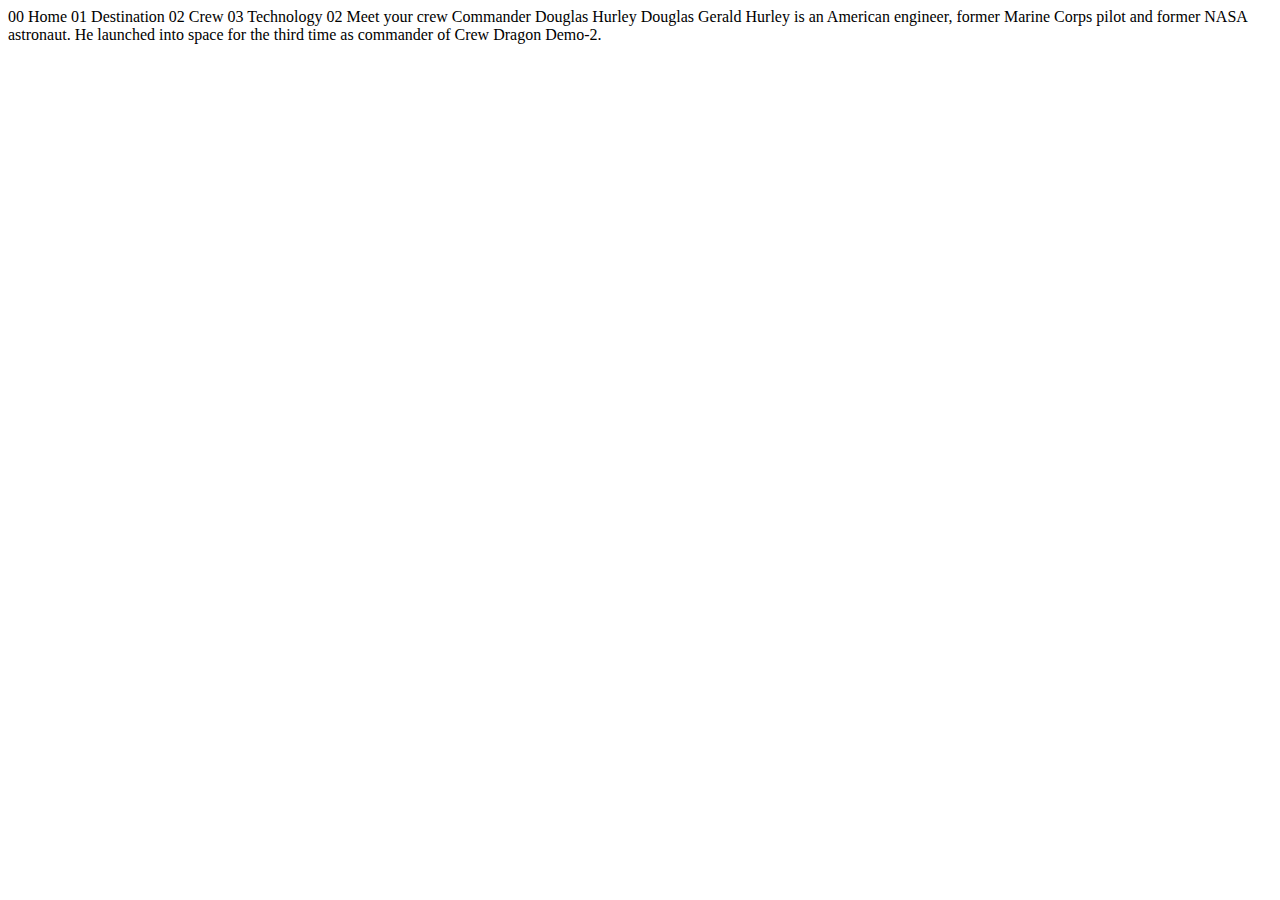
==== crew-commander.html @ f8207e76 "starter file" ====
<!DOCTYPE html>
<html lang="en">
<head>
  <meta charset="UTF-8">
  <meta name="viewport" content="width=device-width, initial-scale=1.0">

  <link rel="icon" type="image/png" sizes="32x32" href="./assets/favicon-32x32.png">
  
  <title>Frontend Mentor | Space tourism website</title>
</head>
<body>

  00 Home
  01 Destination
  02 Crew
  03 Technology

  02 Meet your crew

  Commander
  Douglas Hurley

  Douglas Gerald Hurley is an American engineer, former Marine Corps pilot 
  and former NASA astronaut. He launched into space for the third time as 
  commander of Crew Dragon Demo-2.
</body>
</html>
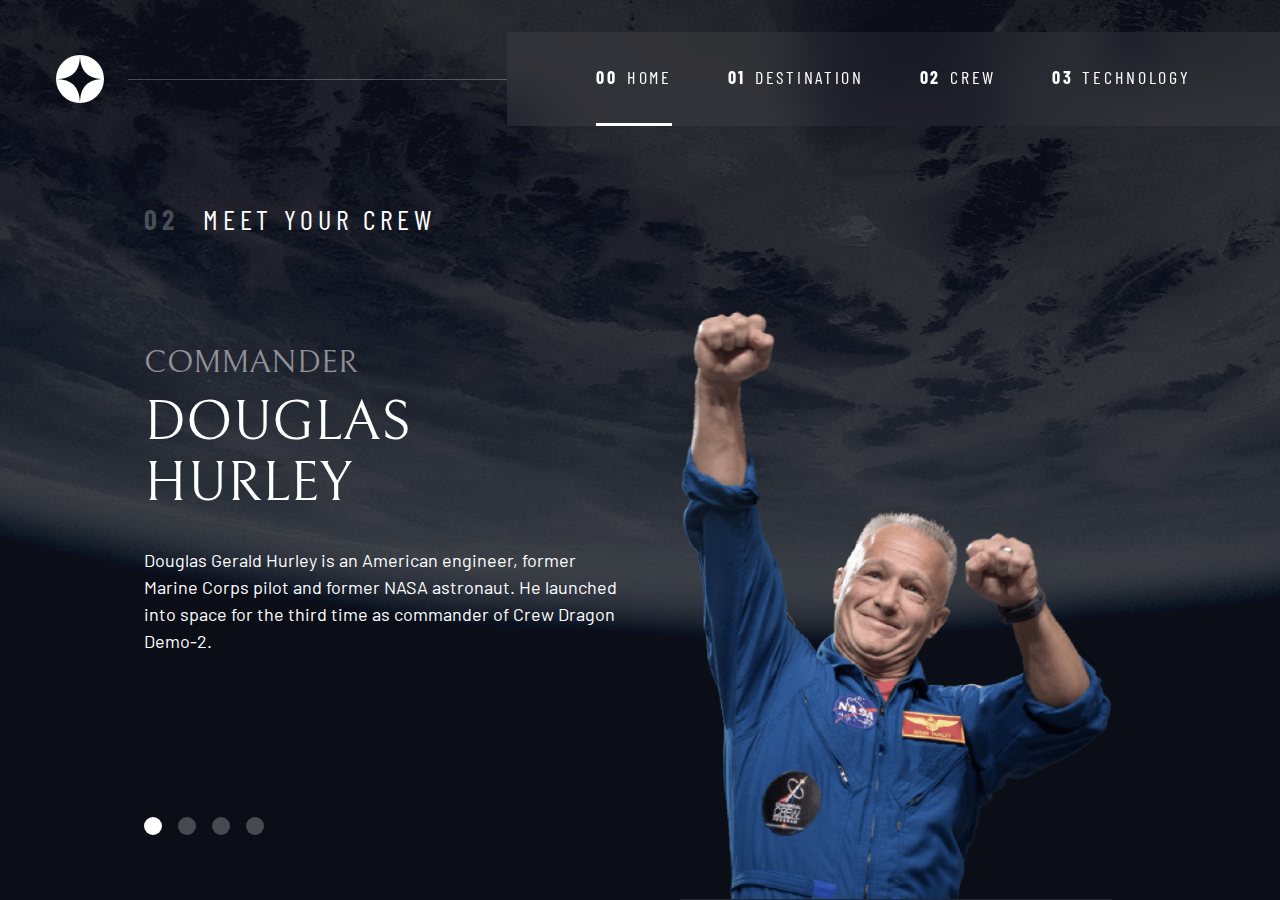
==== commit 30f00bdb: "1. Getting the destination page started 2. The mobile layout 3. Medium screen layout 4. Large screen" ====
--- a/crew-commander.html
+++ b/crew-commander.html
@@ -1,27 +1,70 @@
 <!DOCTYPE html>
 <html lang="en">
+
 <head>
   <meta charset="UTF-8">
   <meta name="viewport" content="width=device-width, initial-scale=1.0">
 
   <link rel="icon" type="image/png" sizes="32x32" href="./assets/favicon-32x32.png">
-  
+  <!-- Google fonts -->
+  <link rel="preconnect" href="https://fonts.googleapis.com">
+  <link rel="preconnect" href="https://fonts.gstatic.com" crossorigin>
+  <link
+    href="https://fonts.googleapis.com/css2?family=Barlow+Condensed:wght@400;700&family=Bellefair&family=Barlow:wght@400;700&display=swap"
+    rel="stylesheet">
+
+  <!-- Our custom CSS -->
+  <link rel="stylesheet" href="index.css">
   <title>Frontend Mentor | Space tourism website</title>
+  <script src="index.js" defer></script>
 </head>
-<body>
 
-  00 Home
-  01 Destination
-  02 Crew
-  03 Technology
+<body class="crew">
+  <a class="skip-to-content" href="#main">Skip to content</a>
+  <header class="primary-header flex">
+    <div>
+      <img src="./assets/shared/logo.svg" alt="space tourism logo" class="logo">
+    </div>
+    <button class="mobile-nav-toggle" aria-controls="primary-navigation"><span class="sr-only"
+        aria-expanded="false">Menu</span></button>
+    <nav>
+      <ul id="primary-navigation" data-visible="false" class="primary-navigation underline-indicators flex">
+        <li class="active"><a class="ff-sans-cond uppercase text-white letter-spacing-2" href="index.html"><span
+              aria-hidden="true">00</span>Home</a>
+        <li><a class="ff-sans-cond uppercase text-white letter-spacing-2" href="destination.html"><span
+              aria-hidden="true">01</span>Destination</a>
+        <li><a class="ff-sans-cond uppercase text-white letter-spacing-2" href="crew.html"><span
+              aria-hidden="true">02</span>Crew</a>
+        <li><a class="ff-sans-cond uppercase text-white letter-spacing-2" href="technology.html"><span
+              aria-hidden="true">03</span>Technology</a>
+      </ul>
+    </nav>
+  </header>
 
-  02 Meet your crew
+  <main id="main" class="grid-container grid-container--crew flow">
+    <h1 class="numbered-title"><span aria-hidden="true">02</span> Meet your crew</h1>
 
-  Commander
-  Douglas Hurley
+    <div class="dot-indicators flex">
+      <button aria-selected="true"><span class="sr-only">The commander</span></button>
+      <button aria-selected="false"><span class="sr-only">The mission specialist</span></button>
+      <button aria-selected="false"><span class="sr-only">The pilot</span></button>
+      <button aria-selected="false"><span class="sr-only">The crew engineer</span></button>
+    </div>
 
-  Douglas Gerald Hurley is an American engineer, former Marine Corps pilot 
-  and former NASA astronaut. He launched into space for the third time as 
-  commander of Crew Dragon Demo-2.
+    <article class="crew-details flow">
+      <header class="flow flow--space-small">
+        <h2 class="fs-600 ff-serif uppercase">Commander</h2>
+        <p class="fs-700 uppercase ff-serif">Douglas Hurley</p>
+      </header>
+      <p>Douglas Gerald Hurley is an American engineer, former Marine Corps pilot
+        and former NASA astronaut. He launched into space for the third time as
+        commander of Crew Dragon Demo-2.</p>
+    </article>
+    <picture>
+      <source srcset="assets/crew/image-douglas-hurley.png" type="image/webp">
+      <img src="assets/crew/image-douglas-hurley.png" alt="Douglas Hurley">
+    </picture>
+  </main>
 </body>
+
 </html>--- a/index.css
+++ b/index.css
@@ -0,0 +1,718 @@
+/* ------------------- */
+/* Custom properties   */
+/* ------------------- */
+
+:root {
+    /* colors */
+    --clr-dark: 230 35% 7%;
+    --clr-light: 231 77% 90%;
+    --clr-white: 0 0% 100%;
+
+    /* font-sizes */
+    --fs-900: clamp(5rem, 8vw + 1rem, 9.375rem);
+    --fs-800: 3.5rem;
+    --fs-700: 1.5rem;
+    --fs-600: 1rem;
+    --fs-500: 1rem;
+    --fs-400: 0.9375rem;
+    --fs-300: 1rem;
+    --fs-200: 0.875rem;
+
+    /* font-families */
+    --ff-serif: "Bellefair", serif;
+    --ff-sans-cond: "Barlow Condensed", sans-serif;
+    --ff-sans-normal: "Barlow", sans-serif;
+}
+
+@media (min-width: 35em) {
+    :root {
+        --fs-800: 5rem;
+        --fs-700: 2.5rem;
+        --fs-600: 1.5rem;
+        --fs-500: 1.25rem;
+        --fs-400: 1rem;
+    }
+}
+
+@media (min-width: 45em) {
+    :root {
+        /* font-sizes */
+        --fs-800: 6.25rem;
+        --fs-700: 3.5rem;
+        --fs-600: 2rem;
+        --fs-500: 1.75rem;
+        --fs-400: 1.125rem;
+    }
+}
+
+
+/* ------------------- */
+/* Reset               */
+/* ------------------- */
+
+/* https://piccalil.li/blog/a-modern-css-reset/ */
+
+/* Box sizing */
+*,
+*::before,
+*::after {
+    box-sizing: border-box;
+}
+
+/* Reset margins */
+body,
+h1,
+h2,
+h3,
+h4,
+h5,
+p,
+figure,
+picture {
+    margin: 0;
+}
+
+h1,
+h2,
+h3,
+h4,
+h5,
+h6,
+p {
+    font-weight: 400;
+}
+
+/* set up the body */
+body {
+    font-family: var(--ff-sans-normal);
+    font-size: var(--fs-400);
+    color: hsl(var(--clr-white));
+    background-color: hsl(var(--clr-dark));
+    line-height: 1.5;
+    min-height: 100vh;
+
+    display: grid;
+    grid-template-rows: min-content 1fr;
+
+    overflow-x: hidden;
+}
+
+/* make images easier to work with */
+img,
+picutre {
+    max-width: 100%;
+    display: block;
+}
+
+/* make form elements easier to work with */
+input,
+button,
+textarea,
+select {
+    font: inherit;
+}
+
+/* remove animations for people who've turned them off */
+@media (prefers-reduced-motion: reduce) {
+
+    *,
+    *::before,
+    *::after {
+        animation-duration: 0.01ms !important;
+        animation-iteration-count: 1 !important;
+        transition-duration: 0.01ms !important;
+        scroll-behavior: auto !important;
+    }
+}
+
+
+/* ------------------- */
+/* Utility classes     */
+/* ------------------- */
+
+/* general */
+
+.flex {
+    display: flex;
+    gap: var(--gap, 1rem);
+}
+
+.grid {
+    display: grid;
+    gap: var(--gap, 1rem);
+}
+
+.d-block {
+    display: block;
+}
+
+.flow>*:where(:not(:first-child)) {
+    margin-top: var(--flow-space, 1rem);
+}
+
+.flow--space-small {
+    --flow-space: .75rem;
+}
+
+.container {
+    padding-inline: 2em;
+    margin-inline: auto;
+    max-width: 80rem;
+}
+
+.sr-only {
+    position: absolute;
+    width: 1px;
+    height: 1px;
+    padding: 0;
+    margin: -1px;
+    overflow: hidden;
+    clip: rect(0, 0, 0, 0);
+    white-space: nowrap;
+    /* added line */
+    border: 0;
+}
+
+.skip-to-content {
+    position: absolute;
+    z-index: 9999;
+    background: hsl(var(--clr-white));
+    color: hsl(var(--clr-dark));
+    padding: .5em 1em;
+    margin-inline: auto;
+    transform: translateY(-100%);
+    transition: transform 250ms ease-in;
+}
+
+.skip-to-content:focus {
+    transform: translateY(0);
+}
+
+/* colors */
+
+.bg-dark {
+    background-color: hsl(var(--clr-dark));
+}
+
+.bg-accent {
+    background-color: hsl(var(--clr-light));
+}
+
+.bg-white {
+    background-color: hsl(var(--clr-white));
+}
+
+.text-dark {
+    color: hsl(var(--clr-dark));
+}
+
+.text-accent {
+    color: hsl(var(--clr-light));
+}
+
+.text-white {
+    color: hsl(var(--clr-white));
+}
+
+/* typography */
+
+.ff-serif {
+    font-family: var(--ff-serif);
+}
+
+.ff-sans-cond {
+    font-family: var(--ff-sans-cond);
+}
+
+.ff-sans-normal {
+    font-family: var(--ff-sans-normal);
+}
+
+.letter-spacing-1 {
+    letter-spacing: 4.75px;
+}
+
+.letter-spacing-2 {
+    letter-spacing: 2.7px;
+}
+
+.letter-spacing-3 {
+    letter-spacing: 2.35px;
+}
+
+.uppercase {
+    text-transform: uppercase;
+}
+
+.fs-900 {
+    font-size: var(--fs-900);
+}
+
+.fs-800 {
+    font-size: var(--fs-800);
+}
+
+.fs-700 {
+    font-size: var(--fs-700);
+}
+
+.fs-600 {
+    font-size: var(--fs-600);
+}
+
+.fs-500 {
+    font-size: var(--fs-500);
+}
+
+.fs-400 {
+    font-size: var(--fs-400);
+}
+
+.fs-300 {
+    font-size: var(--fs-300);
+}
+
+.fs-200 {
+    font-size: var(--fs-200);
+}
+
+.fs-900,
+.fs-800,
+.fs-700,
+.fs-600 {
+    line-height: 1.1;
+}
+
+.numbered-title {
+    font-family: var(--ff-sans-cond);
+    font-size: var(--fs-500);
+    text-transform: uppercase;
+    letter-spacing: 4.72px;
+}
+
+.numbered-title span {
+    margin-right: .5em;
+    font-weight: 700;
+    color: hsl(var(--clr-white) / .25);
+}
+
+
+/* ------------------- */
+/* Compontents         */
+/* ------------------- */
+
+.large-button {
+    font-size: 2rem;
+    position: relative;
+    z-index: 1;
+    display: inline-grid;
+    place-items: center;
+    padding: 0 2em;
+    border-radius: 50%;
+    aspect-ratio: 1;
+    text-decoration: none;
+}
+
+.large-button::after {
+    content: '';
+    position: absolute;
+    z-index: -1;
+    width: 100%;
+    height: 100%;
+    background: hsl(var(--clr-white) / .1);
+    border-radius: 50%;
+    opacity: 0;
+    transition: opacity 500ms linear, transform 750ms ease-in-out;
+}
+
+.large-button:hover::after,
+.large-button:focus::after {
+    opacity: 1;
+    transform: scale(1.5);
+}
+
+/* primary-header */
+
+.logo {
+    margin: 1.5rem clamp(1.5rem, 5vw, 3.5rem);
+}
+
+.primary-header {
+    justify-content: space-between;
+    align-items: center;
+}
+
+.primary-navigation {
+    --gap: clamp(1.5rem, 5vw, 3.5rem);
+    --underline-gap: 2rem;
+    list-style: none;
+    padding: 0;
+    margin: 0;
+    background: hsl(var(--clr-white) / 0.05);
+    backdrop-filter: blur(1.5rem);
+}
+
+.primary-navigation a {
+    text-decoration: none;
+}
+
+.primary-navigation a>span {
+    font-weight: 700;
+    margin-right: .5em;
+}
+
+.mobile-nav-toggle {
+    display: none;
+}
+
+@media (max-width: 35rem) {
+    .primary-navigation {
+        --underline-gap: .5rem;
+        position: fixed;
+        z-index: 1000;
+        inset: 0 0 0 30%;
+        list-style: none;
+        padding: min(20rem, 15vh) 2rem;
+        margin: 0;
+        flex-direction: column;
+        transform: translateX(100%);
+        transition: transform 500ms ease-in-out;
+    }
+
+    .primary-navigation[data-visible="true"] {
+        transform: translateX(0);
+    }
+
+    .primary-navigation.underline-indicators>.active {
+        border: 0;
+    }
+
+    .mobile-nav-toggle {
+        display: block;
+        position: absolute;
+        z-index: 2000;
+        right: 1rem;
+        top: 2rem;
+        background: transparent;
+        background-image: url(./assets/shared/icon-hamburger.svg);
+        background-repeat: no-repeat;
+        background-position: center;
+        width: 1.5rem;
+        aspect-ratio: 1;
+        border: 0;
+    }
+
+    .mobile-nav-toggle[aria-expanded="true"] {
+        background-image: url(./assets/shared/icon-close.svg);
+    }
+
+    .mobile-nav-toggle:focus-visible {
+        outline: 5px solid white;
+        outline-offset: 5px;
+    }
+
+}
+
+@media (min-width: 35em) {
+    .primary-navigation {
+        padding-inline: clamp(3rem, 7vw, 7rem);
+    }
+}
+
+@media (min-width: 35em) and (max-width: 44.999em) {
+    .primary-navigation a>span {
+        display: none;
+    }
+}
+
+@media (min-width: 45em) {
+
+    .primary-header::after {
+        content: '';
+        display: block;
+        position: relative;
+        height: 1px;
+        width: 100%;
+        margin-right: -2.5rem;
+        background: hsl(var(--clr-white) / .25);
+        order: 1;
+    }
+
+    nav {
+        order: 2;
+    }
+
+    .primary-navigation {
+        margin-block: 2rem;
+    }
+
+
+}
+
+
+.underline-indicators>* {
+    cursor: pointer;
+    padding: var(--underline-gap, .5rem) 0;
+    border: 0;
+    border-bottom: .2rem solid hsl(var(--clr-white) / 0);
+    background-color: transparent;
+}
+
+.underline-indicators>*:hover,
+.underline-indicators>*:focus {
+    border-color: hsl(var(--clr-white) / .5);
+}
+
+.underline-indicators>.active,
+.underline-indicators>[aria-selected="true"] {
+    color: hsl(var(--clr-white) / 1);
+    border-color: hsl(var(--clr-white) / 1);
+}
+
+.tab-list {
+    --gap: 2rem;
+}
+
+.dot-indicators>* {
+    cursor: pointer;
+    border: 0;
+    border-radius: 50%;
+    padding: .5em;
+    background-color: hsl(var(--clr-white) / .25);
+}
+
+.dot-indicators>*:hover,
+.dot-indicators>*:focus {
+    background-color: hsl(var(--clr-white) / .5);
+}
+
+.dot-indicators>[aria-selected="true"] {
+    background-color: hsl(var(--clr-white) / 1);
+}
+
+
+/* ----------------------------- */
+/* Page specific background      */
+/* ----------------------------- */
+body {
+    background-size: cover;
+    background-position: bottom center;
+}
+
+/* home */
+.home {
+    background-image: url(./assets/home/background-home-mobile.jpg);
+}
+
+@media (min-width: 35rem) {
+    .home {
+        background-position: center center;
+        background-image: url(./assets/home/background-home-tablet.jpg);
+    }
+}
+
+@media (min-width: 45rem) {
+    .home {
+        background-image: url(./assets/home/background-home-desktop.jpg);
+    }
+}
+
+/* destination */
+.destination {
+    background-image: url(./assets/destination/background-destination-mobile.jpg);
+}
+
+@media (min-width: 35rem) {
+    .destination {
+        background-position: center center;
+        background-image: url(./assets/destination/background-destination-tablet.jpg);
+    }
+}
+
+@media (min-width: 45rem) {
+    .destination {
+        background-image: url(./assets/destination/background-destination-desktop.jpg);
+    }
+}
+
+/* crew */
+.crew {
+    background-image: url(./assets/home/background-crew-mobile.jpg);
+}
+
+@media (min-width: 35rem) {
+    .crew {
+        background-position: center center;
+        background-image: url(./assets/crew/background-crew-tablet.jpg);
+    }
+}
+
+@media (min-width: 45rem) {
+    .crew {
+        background-image: url(./assets/crew/background-crew-desktop.jpg);
+    }
+}
+
+/* ----------------------------- */
+/* Layout                        */
+/* ----------------------------- */
+
+
+.grid-container {
+    text-align: center;
+    display: grid;
+    place-items: center;
+    padding-inline: 1rem;
+    padding-bottom: 4rem;
+}
+
+.grid-container p:not([class]) {
+    max-width: 50ch;
+}
+
+.numbered-title {
+    grid-area: title;
+}
+
+/* destination layout */
+
+.grid-container--destination {
+    --flow-space: 2rem;
+    grid-template-areas:
+        'title'
+        'image'
+        'tabs'
+        'content';
+}
+
+.grid-container--destination>picture {
+    grid-area: image;
+    max-width: 60%;
+}
+
+.grid-container--destination>.tab-list {
+    grid-area: tabs;
+}
+
+.grid-container--destination>.destination-info {
+    grid-area: content;
+}
+
+.destination-meta {
+    flex-direction: column;
+    border-top: 1px solid hsl(var(--clr-white) / .1);
+    padding-top: 2.5rem;
+    margin-top: 2.5rem;
+}
+
+.destination-meta p {
+    font-size: 1.75rem;
+}
+
+/* crew layout */
+
+.grid-container--crew {
+    --flow-space: 2rem;
+    grid-template-areas:
+        'title'
+        'image'
+        'tabs'
+        'content';
+}
+
+.grid-container--crew>picture {
+    grid-area: image;
+    max-width: 60%;
+    border-bottom: 1px solid hsl(var(--clr-white) / .1);
+}
+
+.grid-container--crew>.dot-indicators {
+    grid-area: tabs;
+}
+
+.grid-container--crew>.crew-details {
+    grid-area: content;
+}
+
+.crew-details h2 {
+    color: hsl(var(--clr-white) / .5);
+}
+
+@media (min-width: 35em) {
+    .numbered-title {
+        justify-self: start;
+        margin-top: 2rem;
+    }
+
+    .destination-meta {
+        flex-direction: row;
+        justify-content: space-evenly;
+    }
+
+    .grid-container--crew {
+        padding-bottom: 0;
+        grid-template-areas:
+            'title'
+            'content'
+            'tabs'
+            'image';
+    }
+
+
+}
+
+@media (min-width: 45em) {
+    .grid-container {
+        text-align: left;
+        column-gap: var(--container-gap, 2rem);
+        grid-template-columns: minmax(1rem, 1fr) repeat(2, minmax(0, 30rem)) minmax(1rem, 1fr);
+    }
+
+    .grid-container--home {
+        padding-bottom: max(6rem, 20vh);
+        align-items: end;
+    }
+
+    .grid-container--home>*:first-child {
+        grid-column: 2;
+    }
+
+    .grid-container--home>*:last-child {
+        grid-column: 3;
+    }
+
+    .grid-container--destination {
+        justify-items: start;
+        align-content: start;
+        grid-template-areas:
+            '. title title .'
+            '. image tabs .'
+            '. image content .';
+    }
+
+    .grid-container--destination>picture,
+    .grid-container--crew>picture {
+        max-width: 90%;
+    }
+
+    .destination-meta {
+        --gap: min(6vw, 6rem);
+        justify-content: start;
+    }
+
+    .grid-container--crew {
+        grid-template-areas:
+            '. title title .'
+            '. content image .'
+            '. tabs image .';
+    }
+
+    .grid-container--crew>.dot-indicators {
+        justify-self: start;
+    }
+
+    .grid-container--crew > picture {
+        align-self: end;
+    }
+
+}